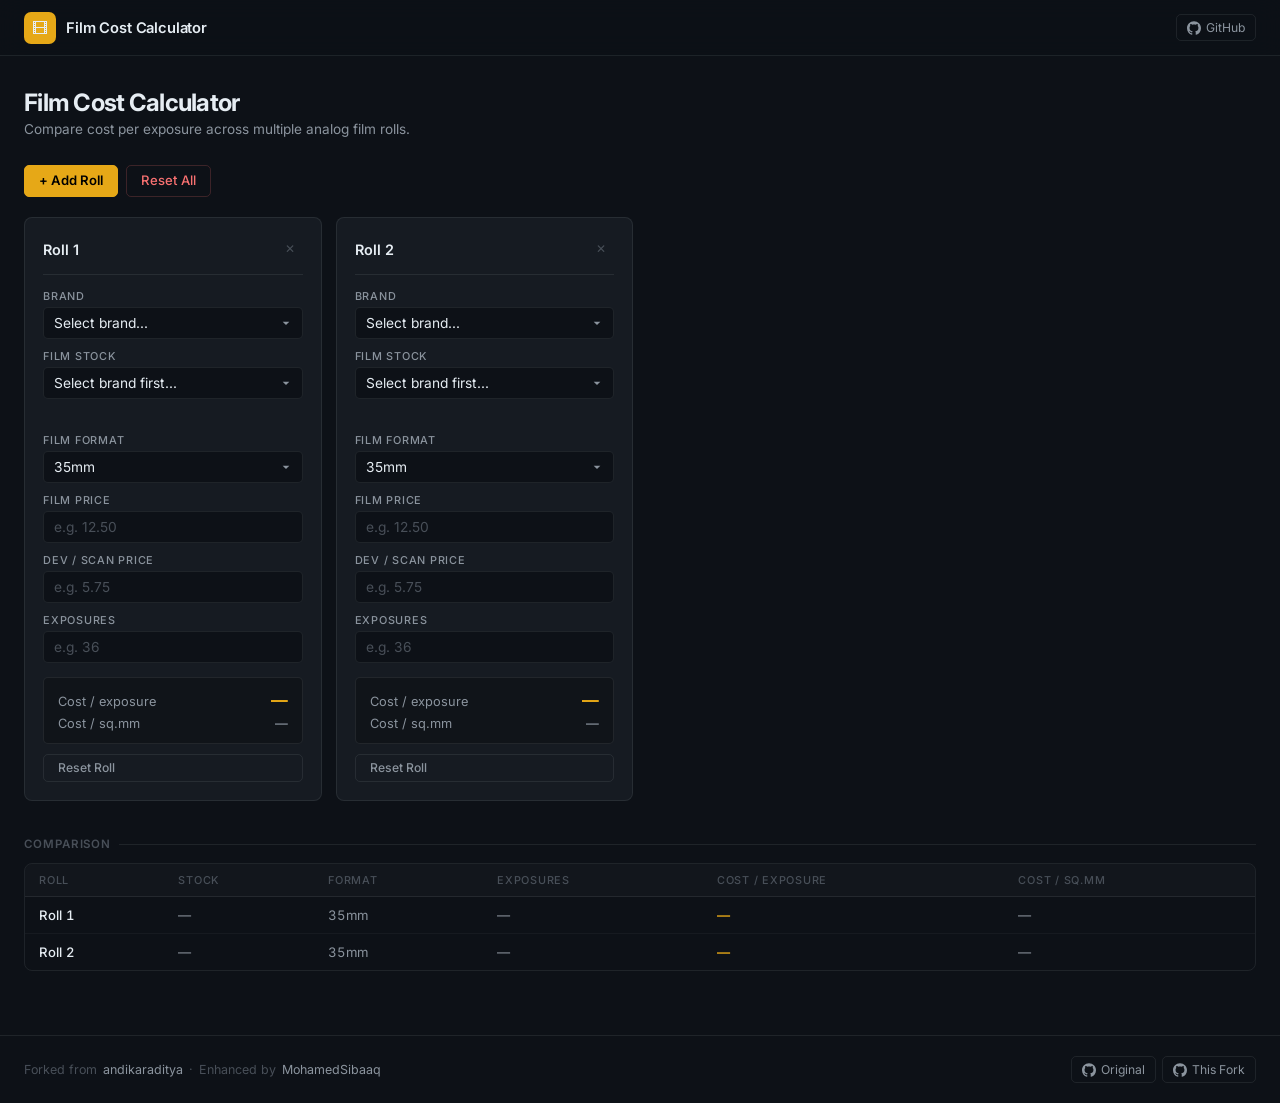
==== index.html @ 97231741 "Add Docker support and initial Flask application setup - Created a Dockerfile to containerize the Fl" ====
﻿<!DOCTYPE html>
<html lang="en">
<head>
  <meta charset="UTF-8" />
  <meta name="viewport" content="width=device-width, initial-scale=1.0" />
  <title>Film Cost Calculator</title>
  <style>
    @import url('https://fonts.googleapis.com/css2?family=Inter:ital,opsz,wght@0,14..32,300..700;1,14..32,300..400&display=swap');

    :root {
      --bg:           #0d1117;
      --bg-card:      #161b22;
      --bg-input:     #0d1117;
      --border:       rgba(240,246,252,0.08);
      --border-hover: rgba(240,246,252,0.18);
      --accent:       #e6a817;
      --accent-dim:   rgba(230,168,23,0.12);
      --accent-hover: #f5bc30;
      --teal:         #22d3ee;
      --green:        #4ade80;
      --green-dim:    rgba(74,222,128,0.12);
      --red:          #f87171;
      --text:         #e6edf3;
      --text-2:       #8b949e;
      --text-3:       #484f58;
      --radius:       8px;
      --radius-sm:    5px;
      --ease:         180ms ease;
    }

    *, *::before, *::after { box-sizing: border-box; margin: 0; padding: 0; }

    html { scroll-behavior: smooth; }

    body {
      font-family: 'Inter', system-ui, -apple-system, sans-serif;
      background: var(--bg);
      color: var(--text);
      min-height: 100vh;
      -webkit-font-smoothing: antialiased;
    }

    /* ── HEADER ─────────────────────────────────────────────── */
    .site-header {
      position: sticky;
      top: 0;
      z-index: 50;
      background: rgba(13,17,23,0.92);
      backdrop-filter: blur(12px);
      border-bottom: 1px solid var(--border);
      padding: 0 24px;
      height: 56px;
      display: flex;
      align-items: center;
      justify-content: space-between;
      gap: 16px;
    }

    .header-brand {
      display: flex;
      align-items: center;
      gap: 10px;
      text-decoration: none;
      color: inherit;
    }

    .header-icon {
      width: 32px;
      height: 32px;
      background: var(--accent);
      border-radius: 7px;
      display: grid;
      place-items: center;
      font-size: 16px;
      flex-shrink: 0;
    }

    .header-name {
      font-size: 0.92rem;
      font-weight: 600;
      letter-spacing: -0.01em;
    }

    .header-right { display: flex; align-items: center; gap: 8px; }

    /* ── BUTTONS ─────────────────────────────────────────────── */
    .btn {
      display: inline-flex;
      align-items: center;
      gap: 6px;
      padding: 6px 14px;
      font-size: 0.82rem;
      font-weight: 500;
      font-family: inherit;
      border-radius: var(--radius-sm);
      border: 1px solid var(--border);
      background: transparent;
      color: var(--text-2);
      cursor: pointer;
      transition: background var(--ease), border-color var(--ease), color var(--ease);
      white-space: nowrap;
      line-height: 1;
      height: 32px;
    }
    .btn:hover { background: rgba(255,255,255,0.05); color: var(--text); border-color: var(--border-hover); }

    .btn-primary {
      background: var(--accent);
      border-color: var(--accent);
      color: #000;
      font-weight: 600;
    }
    .btn-primary:hover { background: var(--accent-hover); border-color: var(--accent-hover); color: #000; }
    .btn-primary:disabled { opacity: 0.45; cursor: not-allowed; pointer-events: none; }

    .btn-ghost-danger { color: var(--red); border-color: rgba(248,113,113,0.2); }
    .btn-ghost-danger:hover { background: rgba(248,113,113,0.08); border-color: rgba(248,113,113,0.4); color: var(--red); }

    /* ── MAIN ────────────────────────────────────────────────── */
    .main {
      max-width: 1280px;
      margin: 0 auto;
      padding: 32px 24px 64px;
    }

    .page-heading { margin-bottom: 28px; }
    .page-title {
      font-size: 1.5rem;
      font-weight: 700;
      letter-spacing: -0.03em;
      margin-bottom: 4px;
    }
    .page-desc { font-size: 0.85rem; color: var(--text-2); }

    .toolbar {
      display: flex;
      align-items: center;
      gap: 8px;
      margin-bottom: 20px;
      flex-wrap: wrap;
    }
    .toolbar-spacer { flex: 1; }

    /* ── CARD GRID ───────────────────────────────────────────── */
    .cards-grid {
      display: grid;
      grid-template-columns: repeat(auto-fill, minmax(272px, 1fr));
      gap: 14px;
      margin-bottom: 36px;
    }

    /* ── FILM CARD ───────────────────────────────────────────── */
    .film-form {
      background: var(--bg-card);
      border: 1px solid var(--border);
      border-radius: var(--radius);
      padding: 18px;
      cursor: grab;
      transition: border-color var(--ease), box-shadow var(--ease);
      position: relative;
    }
    .film-form::after {
      content: '';
      position: absolute;
      inset: 0;
      border-radius: var(--radius);
      box-shadow: 0 0 0 0 transparent;
      transition: box-shadow var(--ease);
      pointer-events: none;
    }
    .film-form:hover { border-color: var(--border-hover); }
    .film-form:hover::after { box-shadow: 0 4px 20px rgba(0,0,0,0.35); }
    .film-form.dragging { opacity: 0.4; cursor: grabbing; transform: scale(0.97); }

    /* Card header */
    .card-header {
      display: flex;
      align-items: center;
      gap: 8px;
      margin-bottom: 14px;
      border-bottom: 1px solid var(--border);
      padding-bottom: 12px;
    }
    .film-title {
      flex: 1;
      min-width: 0;
      font-size: 0.9rem;
      font-weight: 600;
      background: transparent;
      border: none;
      color: var(--text);
      font-family: inherit;
      padding: 0;
    }
    .film-title:focus { outline: none; }

    .btn-icon {
      width: 26px;
      height: 26px;
      display: grid;
      place-items: center;
      border-radius: 5px;
      border: 1px solid transparent;
      background: transparent;
      color: var(--text-3);
      cursor: pointer;
      font-size: 12px;
      transition: background var(--ease), color var(--ease), border-color var(--ease);
      padding: 0;
      flex-shrink: 0;
    }
    .btn-icon:hover { background: rgba(255,255,255,0.06); color: var(--text-2); border-color: var(--border); }
    .btn-icon.btn-del:hover { background: rgba(248,113,113,0.1); color: var(--red); border-color: rgba(248,113,113,0.3); }

    /* Form fields */
    .field { margin-bottom: 10px; }
    .field-label {
      display: block;
      font-size: 0.68rem;
      font-weight: 500;
      color: var(--text-2);
      text-transform: uppercase;
      letter-spacing: 0.07em;
      margin-bottom: 4px;
    }
    .field-input {
      width: 100%;
      padding: 7px 10px;
      font-size: 0.86rem;
      font-family: inherit;
      background: var(--bg-input);
      border: 1px solid var(--border);
      border-radius: var(--radius-sm);
      color: var(--text);
      appearance: none;
      transition: border-color var(--ease), background var(--ease);
    }
    .field-input::placeholder { color: var(--text-3); }
    .field-input:focus { outline: none; border-color: var(--accent); background: rgba(230,168,23,0.03); }
    .field-input[type="number"] { -moz-appearance: textfield; }
    .field-input[type="number"]::-webkit-inner-spin-button,
    .field-input[type="number"]::-webkit-outer-spin-button { -webkit-appearance: none; }

    select.field-input {
      cursor: pointer;
      background-image: url("data:image/svg+xml;utf8,<svg fill='%238b949e' height='16' viewBox='0 0 24 24' width='16' xmlns='http://www.w3.org/2000/svg'><path d='M7 10l5 5 5-5z'/></svg>");
      background-repeat: no-repeat;
      background-position: right 8px center;
      padding-right: 28px;
    }
    select.field-input option { background: #1c2128; }

    /* Film type badge */
    .stock-meta { min-height: 20px; margin-top: 4px; }
    .stock-badge {
      display: inline-flex;
      align-items: center;
      gap: 3px;
      font-size: 0.67rem;
      font-weight: 500;
      padding: 2px 7px;
      border-radius: 100px;
      letter-spacing: 0.03em;
    }
    .badge-color { background: rgba(96,165,250,0.14); color: #60a5fa; }
    .badge-bw    { background: rgba(148,163,184,0.14); color: #94a3b8; }
    .badge-slide { background: rgba(167,139,250,0.14); color: #a78bfa; }

    /* Result panel */
    .result-panel {
      margin-top: 14px;
      padding: 12px 14px;
      background: rgba(0,0,0,0.25);
      border: 1px solid var(--border);
      border-radius: var(--radius-sm);
    }
    .result-row {
      display: flex;
      align-items: baseline;
      justify-content: space-between;
      font-size: 0.8rem;
    }
    .result-row + .result-row { margin-top: 6px; }
    .result-lbl { color: var(--text-2); }
    .result-val {
      font-weight: 700;
      font-size: 1.05rem;
      color: var(--accent);
      font-variant-numeric: tabular-nums;
      letter-spacing: -0.01em;
    }
    .result-val.small { font-size: 0.8rem; color: var(--text-2); font-weight: 500; }

    .btn-reset-roll { width: 100%; margin-top: 10px; font-size: 0.76rem; height: 28px; }

    /* ── COMPARISON ──────────────────────────────────────────── */
    .section-header {
      display: flex;
      align-items: center;
      gap: 8px;
      margin-bottom: 12px;
    }
    .section-title {
      font-size: 0.72rem;
      font-weight: 600;
      text-transform: uppercase;
      letter-spacing: 0.08em;
      color: var(--text-3);
    }
    .section-line { flex: 1; height: 1px; background: var(--border); }

    .comparison-wrap {
      overflow-x: auto;
      border: 1px solid var(--border);
      border-radius: var(--radius);
    }
    table.cmp {
      width: 100%;
      border-collapse: collapse;
      font-size: 0.82rem;
      white-space: nowrap;
    }
    .cmp th {
      padding: 9px 14px;
      font-size: 0.68rem;
      font-weight: 500;
      text-transform: uppercase;
      letter-spacing: 0.07em;
      color: var(--text-3);
      border-bottom: 1px solid var(--border);
      background: rgba(255,255,255,0.02);
      text-align: left;
    }
    .cmp td {
      padding: 10px 14px;
      border-bottom: 1px solid rgba(240,246,252,0.04);
      color: var(--text-2);
      font-variant-numeric: tabular-nums;
    }
    .cmp tbody tr:last-child td { border-bottom: none; }
    .cmp td.name { color: var(--text); font-weight: 500; }
    .cmp td.cost-val { color: var(--accent); font-weight: 600; }
    .cmp tr.row-best td { background: rgba(230,168,23,0.05); }
    .cmp tr.row-best td.cost-val { color: var(--green); }
    .badge-best {
      display: inline-block;
      font-size: 0.62rem;
      font-weight: 600;
      background: var(--green-dim);
      color: var(--green);
      padding: 1px 5px;
      border-radius: 3px;
      margin-left: 6px;
      vertical-align: middle;
    }

    /* ── FOOTER ──────────────────────────────────────────────── */
    .site-footer {
      border-top: 1px solid var(--border);
      padding: 20px 24px;
      display: flex;
      align-items: center;
      justify-content: space-between;
      flex-wrap: wrap;
      gap: 12px;
      font-size: 0.78rem;
      color: var(--text-3);
    }
    .footer-credits { display: flex; align-items: center; gap: 6px; flex-wrap: wrap; }
    .footer-credits a { color: var(--text-2); text-decoration: none; transition: color var(--ease); }
    .footer-credits a:hover { color: var(--accent); }
    .footer-credits .dot { color: var(--text-3); }
    .footer-links { display: flex; gap: 6px; }
    .gh-link {
      display: inline-flex;
      align-items: center;
      gap: 5px;
      padding: 5px 10px;
      border: 1px solid var(--border);
      border-radius: var(--radius-sm);
      color: var(--text-2);
      text-decoration: none;
      font-size: 0.76rem;
      transition: background var(--ease), border-color var(--ease), color var(--ease);
    }
    .gh-link:hover { background: rgba(255,255,255,0.05); border-color: var(--border-hover); color: var(--text); }
    .gh-icon { width: 14px; height: 14px; fill: currentColor; flex-shrink: 0; }

    /* ── LOADING ─────────────────────────────────────────────── */
    .loader {
      position: fixed;
      inset: 0;
      background: var(--bg);
      display: grid;
      place-items: center;
      z-index: 200;
      transition: opacity 0.25s;
    }
    .loader.out { opacity: 0; pointer-events: none; }
    .loader-ring {
      width: 28px;
      height: 28px;
      border: 2px solid var(--border);
      border-top-color: var(--accent);
      border-radius: 50%;
      animation: spin 0.65s linear infinite;
    }
    @keyframes spin { to { transform: rotate(360deg); } }

    /* ── RESPONSIVE ──────────────────────────────────────────── */
    @media (max-width: 600px) {
      .main { padding: 20px 14px 48px; }
      .cards-grid { grid-template-columns: 1fr; }
      .page-title { font-size: 1.25rem; }
      .site-footer { flex-direction: column; }
    }
  </style>
</head>
<body>

<div class="loader" id="loader"><div class="loader-ring"></div></div>

<!-- HEADER -->
<header class="site-header">
  <div class="header-brand">
    <div class="header-icon">🎞</div>
    <span class="header-name">Film Cost Calculator</span>
  </div>
  <div class="header-right">
    <a id="hdrGhLink" href="#" target="_blank" rel="noopener" class="gh-link">
      <svg class="gh-icon" viewBox="0 0 24 24"><path d="M12 .297c-6.63 0-12 5.373-12 12 0 5.303 3.438 9.8 8.205 11.385.6.113.82-.258.82-.577 0-.285-.01-1.04-.015-2.04-3.338.724-4.042-1.61-4.042-1.61C4.422 18.07 3.633 17.7 3.633 17.7c-1.087-.744.084-.729.084-.729 1.205.084 1.838 1.236 1.838 1.236 1.07 1.835 2.809 1.305 3.495.998.108-.776.417-1.305.76-1.605-2.665-.3-5.466-1.332-5.466-5.93 0-1.31.465-2.38 1.235-3.22-.135-.303-.54-1.523.105-3.176 0 0 1.005-.322 3.3 1.23.96-.267 1.98-.399 3-.405 1.02.006 2.04.138 3 .405 2.28-1.552 3.285-1.23 3.285-1.23.645 1.653.24 2.873.12 3.176.765.84 1.23 1.91 1.23 3.22 0 4.61-2.805 5.625-5.475 5.92.42.36.81 1.096.81 2.22 0 1.606-.015 2.896-.015 3.286 0 .315.21.69.825.57C20.565 22.092 24 17.592 24 12.297c0-6.627-5.373-12-12-12"/></svg>
      GitHub
    </a>
  </div>
</header>

<!-- MAIN -->
<main class="main">
  <div class="page-heading">
    <h1 class="page-title">Film Roll Cost Calculator</h1>
    <p class="page-desc">Compare cost per exposure across multiple analog film rolls.</p>
  </div>

  <div class="toolbar">
    <button class="btn btn-primary" id="addRollBtn">+ Add Roll</button>
    <button class="btn btn-ghost-danger" id="resetAllBtn">Reset All</button>
    <div class="toolbar-spacer"></div>
  </div>

  <div class="cards-grid" id="container"></div>

  <div id="comparisonSection" style="display:none">
    <div class="section-header">
      <span class="section-title">Comparison</span>
      <div class="section-line"></div>
    </div>
    <div class="comparison-wrap">
      <table class="cmp">
        <thead>
          <tr>
            <th>Roll</th>
            <th>Stock</th>
            <th>Format</th>
            <th>Exposures</th>
            <th>Cost / Exposure</th>
            <th>Cost / sq.mm</th>
          </tr>
        </thead>
        <tbody id="cmpBody"></tbody>
      </table>
    </div>
  </div>
</main>

<!-- FOOTER -->
<footer class="site-footer">
  <div class="footer-credits">
    <span>Forked from</span>
    <a id="origLink" href="#" target="_blank" rel="noopener">andikaraditya</a>
    <span class="dot">·</span>
    <span>Enhanced by</span>
    <a id="forkLink" href="#" target="_blank" rel="noopener">MohamedSibaaq</a>
  </div>
  <div class="footer-links">
    <a id="origRepoLink" href="#" target="_blank" rel="noopener" class="gh-link">
      <svg class="gh-icon" viewBox="0 0 24 24"><path d="M12 .297c-6.63 0-12 5.373-12 12 0 5.303 3.438 9.8 8.205 11.385.6.113.82-.258.82-.577 0-.285-.01-1.04-.015-2.04-3.338.724-4.042-1.61-4.042-1.61C4.422 18.07 3.633 17.7 3.633 17.7c-1.087-.744.084-.729.084-.729 1.205.084 1.838 1.236 1.838 1.236 1.07 1.835 2.809 1.305 3.495.998.108-.776.417-1.305.76-1.605-2.665-.3-5.466-1.332-5.466-5.93 0-1.31.465-2.38 1.235-3.22-.135-.303-.54-1.523.105-3.176 0 0 1.005-.322 3.3 1.23.96-.267 1.98-.399 3-.405 1.02.006 2.04.138 3 .405 2.28-1.552 3.285-1.23 3.285-1.23.645 1.653.24 2.873.12 3.176.765.84 1.23 1.91 1.23 3.22 0 4.61-2.805 5.625-5.475 5.92.42.36.81 1.096.81 2.22 0 1.606-.015 2.896-.015 3.286 0 .315.21.69.825.57C20.565 22.092 24 17.592 24 12.297c0-6.627-5.373-12-12-12"/></svg>
      Original
    </a>
    <a id="forkRepoLink" href="#" target="_blank" rel="noopener" class="gh-link">
      <svg class="gh-icon" viewBox="0 0 24 24"><path d="M12 .297c-6.63 0-12 5.373-12 12 0 5.303 3.438 9.8 8.205 11.385.6.113.82-.258.82-.577 0-.285-.01-1.04-.015-2.04-3.338.724-4.042-1.61-4.042-1.61C4.422 18.07 3.633 17.7 3.633 17.7c-1.087-.744.084-.729.084-.729 1.205.084 1.838 1.236 1.838 1.236 1.07 1.835 2.809 1.305 3.495.998.108-.776.417-1.305.76-1.605-2.665-.3-5.466-1.332-5.466-5.93 0-1.31.465-2.38 1.235-3.22-.135-.303-.54-1.523.105-3.176 0 0 1.005-.322 3.3 1.23.96-.267 1.98-.399 3-.405 1.02.006 2.04.138 3 .405 2.28-1.552 3.285-1.23 3.285-1.23.645 1.653.24 2.873.12 3.176.765.84 1.23 1.91 1.23 3.22 0 4.61-2.805 5.625-5.475 5.92.42.36.81 1.096.81 2.22 0 1.606-.015 2.896-.015 3.286 0 .315.21.69.825.57C20.565 22.092 24 17.592 24 12.297c0-6.627-5.373-12-12-12"/></svg>
      This Fork
    </a>
  </div>
</footer>

<script>
// ── State ────────────────────────────────────────────────────────────────────
const STORAGE_KEY = 'filmCalc_v3';
let cfg = null;
let debouncer = null;

const FALLBACK = {
  site: {
    title: 'Film Cost Calculator',
    original_author: 'andikaraditya',
    original_repo: 'https://github.com/andikaraditya/film-calculator',
    fork_author: 'MohamedSibaaq',
    fork_repo: 'https://github.com/MohamedSibaaq/film-calculator',
  },
  app: { max_rolls: 10, default_rolls: 2 },
  film_formats: [
    { label: '35mm',              value: '35mm',      area_sqmm: 864    },
    { label: '35mm (Half-Frame)', value: '35mm_half', area_sqmm: 432    },
    { label: '120 - 6x4.5',      value: '120_645',   area_sqmm: 2700   },
    { label: '120 - 6x6',        value: '120_66',    area_sqmm: 3600   },
    { label: '120 - 6x7',        value: '120_67',    area_sqmm: 4200   },
    { label: '120 - 6x8',        value: '120_68',    area_sqmm: 4800   },
    { label: '120 - 6x9',        value: '120_69',    area_sqmm: 5400   },
    { label: '4x5 in',           value: '4x5',       area_sqmm: 121920 },
    { label: '8x10 in',          value: '8x10',      area_sqmm: 491520 },
  ],
  film_brands: [],
};

// ── Config load ───────────────────────────────────────────────────────────────
async function loadCfg() {
  try {
    const r = await fetch('/api/config');
    if (!r.ok) throw new Error(r.status);
    cfg = await r.json();
  } catch (e) {
    console.warn('/api/config unavailable, using fallback.', e);
    cfg = FALLBACK;
  }
}

// ── Helpers ───────────────────────────────────────────────────────────────────
function esc(s) {
  return String(s)
    .replace(/&/g,'&amp;').replace(/</g,'&lt;')
    .replace(/>/g,'&gt;').replace(/"/g,'&quot;');
}
function parseNum(v) { return parseFloat(String(v).replace(/,/g,'')) || 0; }
function fmt2(n)     { return n.toLocaleString(undefined,{minimumFractionDigits:2,maximumFractionDigits:2}); }
function debounceSave() {
  clearTimeout(debouncer);
  debouncer = setTimeout(saveAll, 350);
}
function getArea(val) {
  return (cfg.film_formats.find(f => f.value === val) || {}).area_sqmm || 864;
}
function getFormatLabel(val) {
  return (cfg.film_formats.find(f => f.value === val) || {}).label || val;
}

// ── Build option HTML ─────────────────────────────────────────────────────────
function fmtOptions(sel) {
  return cfg.film_formats.map(f =>
    `<option value="${esc(f.value)}"${f.value===sel?' selected':''}>${esc(f.label)}</option>`
  ).join('');
}
function brandOptions(sel) {
  const opts = (cfg.film_brands||[]).map(b =>
    `<option value="${esc(b.brand)}"${b.brand===sel?' selected':''}>${esc(b.brand)}</option>`
  ).join('');
  return `<option value="">Select brand...</option>${opts}`;
}
function stockOptions(brand, sel) {
  const b = (cfg.film_brands||[]).find(x => x.brand === brand);
  if (!b) return '<option value="">Select brand first...</option>';
  const opts = b.films.map(f =>
    `<option value="${esc(f.name)}" data-iso="${f.iso}" data-type="${esc(f.type)}"${f.name===sel?' selected':''}>${esc(f.name)} (ISO ${f.iso})</option>`
  ).join('');
  return `<option value="">Select stock...</option>${opts}`;
}

// ── Badge ────────────────────────────────────────────────────────────────────
function updateBadge(form) {
  const sel   = form.querySelector('.film-stock');
  const el    = form.querySelector('.stock-meta');
  const opt   = sel.options[sel.selectedIndex];
  const type  = opt && opt.dataset.type;
  const iso   = opt && opt.dataset.iso;
  if (!type || !iso || !opt.value) { el.innerHTML=''; return; }
  const cls   = {color:'badge-color',bw:'badge-bw',slide:'badge-slide'}[type]||'badge-bw';
  const lbl   = {color:'Color',bw:'B&W',slide:'Slide'}[type]||type;
  el.innerHTML = `<span class="stock-badge ${cls}">${lbl} · ISO ${esc(iso)}</span>`;
}

// ── Calculate ─────────────────────────────────────────────────────────────────
function calcForm(form) {
  const film = parseNum(form.querySelector('.film-price').value);
  const dev  = parseNum(form.querySelector('.dev-price').value);
  const exp  = parseInt(form.querySelector('.exposures').value)||0;
  const fmt  = form.querySelector('.film-format').value;
  const total = film + dev;
  const perExp  = exp>0 ? total/exp : null;
  const perSqmm = exp>0 ? total/(exp*getArea(fmt)) : null;
  form.querySelector('.cost').textContent       = perExp   != null ? `$${fmt2(perExp)}`     : '—';
  form.querySelector('.cost-sqmm').textContent  = perSqmm  != null ? `$${perSqmm.toFixed(6)}` : '—';
}

// ── Create card ───────────────────────────────────────────────────────────────
function getCurrentCount() { return document.querySelectorAll('.film-form').length; }

function createCard(idx, data={}) {
  const div = document.createElement('div');
  div.className = 'film-form';
  div.dataset.roll = idx;
  div.draggable = true;

  const showDel = getCurrentCount() > 0; // will be gated by updateDelBtns after

  div.innerHTML = `
    <div class="card-header">
      <input type="text" class="film-title" value="${esc(data.title||`Roll ${idx+1}`)}">
      <div class="card-actions">
        ${showDel?'<button type="button" class="btn-icon btn-del" title="Delete roll">✕</button>':''}
      </div>
    </div>
    <div class="field">
      <label class="field-label">Brand</label>
      <select class="field-input film-brand">${brandOptions(data.brand||'')}</select>
    </div>
    <div class="field">
      <label class="field-label">Film Stock</label>
      <select class="field-input film-stock">${stockOptions(data.brand||'',data.stock||'')}</select>
      <div class="stock-meta"></div>
    </div>
    <div class="field">
      <label class="field-label">Film Format</label>
      <select class="field-input film-format">${fmtOptions(data.format||cfg.film_formats[0].value)}</select>
    </div>
    <div class="field">
      <label class="field-label">Film Price</label>
      <input type="text" class="field-input film-price" placeholder="e.g. 12.50" value="${esc(data.film||'')}">
    </div>
    <div class="field">
      <label class="field-label">Dev / Scan Price</label>
      <input type="text" class="field-input dev-price" placeholder="e.g. 5.75" value="${esc(data.dev||'')}">
    </div>
    <div class="field">
      <label class="field-label">Exposures</label>
      <input type="number" class="field-input exposures" placeholder="e.g. 36" min="1" value="${esc(data.exposures||'')}">
    </div>
    <div class="result-panel">
      <div class="result-row">
        <span class="result-lbl">Cost / exposure</span>
        <span class="result-val cost">—</span>
      </div>
      <div class="result-row">
        <span class="result-lbl">Cost / sq.mm</span>
        <span class="result-val small cost-sqmm">—</span>
      </div>
    </div>
    <button type="button" class="btn btn-reset-roll">Reset Roll</button>
  `;

  // Brand → stock cascade
  const brandSel = div.querySelector('.film-brand');
  const stockSel = div.querySelector('.film-stock');
  brandSel.addEventListener('change', () => {
    stockSel.innerHTML = stockOptions(brandSel.value, '');
    updateBadge(div); calcForm(div); debounceSave(); updateComparison();
  });
  stockSel.addEventListener('change', () => { updateBadge(div); calcForm(div); debounceSave(); updateComparison(); });

  updateBadge(div);

  // Other inputs
  const recalc = () => { calcForm(div); debounceSave(); updateComparison(); };
  div.querySelector('.film-format').addEventListener('change', recalc);
  div.querySelector('.exposures').addEventListener('input', recalc);
  ['.film-price','.dev-price'].forEach(sel => {
    const inp = div.querySelector(sel);
    inp.addEventListener('input', recalc);
    inp.addEventListener('blur', () => {
      const n = parseNum(inp.value);
      if (inp.value && !isNaN(n)) inp.value = fmt2(n);
      recalc();
    });
  });
  div.querySelector('.film-title').addEventListener('input', () => { debounceSave(); updateComparison(); });

  // Delete
  const delBtn = div.querySelector('.btn-del');
  if (delBtn) wireDelBtn(div, delBtn);

  // Reset roll
  div.querySelector('.btn-reset-roll').addEventListener('click', () => {
    const rollIdx = div.dataset.roll;
    if (!confirm(`Reset Roll ${+rollIdx+1}?`)) return;
    div.querySelector('.film-title').value = `Roll ${+rollIdx+1}`;
    div.querySelector('.film-price').value = '';
    div.querySelector('.dev-price').value  = '';
    div.querySelector('.exposures').value  = '';
    div.querySelector('.film-brand').value = '';
    stockSel.innerHTML = stockOptions('', '');
    div.querySelector('.stock-meta').innerHTML = '';
    div.querySelector('.film-format').value = cfg.film_formats[0].value;
    calcForm(div); saveAll(); updateComparison();
  });

  calcForm(div);
  return div;
}

function wireDelBtn(form, btn) {
  btn.addEventListener('click', () => {
    const t = form.querySelector('.film-title').value;
    if (!confirm(`Delete "${t}"?`)) return;
    form.remove();
    updateAddBtn(); updateDelBtns(); renumber(); saveAll(); initDrag(); updateComparison();
  });
}

// ── Delete btn visibility ─────────────────────────────────────────────────────
function updateDelBtns() {
  const forms = [...document.querySelectorAll('.film-form')];
  forms.forEach(f => {
    let btn = f.querySelector('.btn-del');
    const actions = f.querySelector('.card-actions');
    if (forms.length > 1 && !btn) {
      btn = document.createElement('button');
      btn.type = 'button'; btn.className = 'btn-icon btn-del'; btn.title = 'Delete roll'; btn.textContent = '✕';
      actions.appendChild(btn);
      wireDelBtn(f, btn);
    } else if (forms.length <= 1 && btn) {
      btn.remove();
    }
  });
}

function updateAddBtn() {
  const btn = document.getElementById('addRollBtn');
  const n = getCurrentCount(), max = cfg.app.max_rolls;
  btn.disabled = n >= max;
  btn.textContent = n >= max ? 'Max Rolls Reached' : '+ Add Roll';
}

function renumber() {
  document.querySelectorAll('.film-form').forEach((f,i) => {
    f.dataset.roll = i;
    const t = f.querySelector('.film-title');
    if (/^Roll \d+$/.test(t.value)) t.value = `Roll ${i+1}`;
  });
}

// ── Comparison table ──────────────────────────────────────────────────────────
function updateComparison() {
  const forms = [...document.querySelectorAll('.film-form')];
  const sec = document.getElementById('comparisonSection');
  if (forms.length < 2) { sec.style.display = 'none'; return; }
  sec.style.display = 'block';

  const rows = forms.map(f => {
    const film = parseNum(f.querySelector('.film-price').value);
    const dev  = parseNum(f.querySelector('.dev-price').value);
    const exp  = parseInt(f.querySelector('.exposures').value)||0;
    const fmt  = f.querySelector('.film-format').value;
    const area = getArea(fmt);
    const total = film + dev;
    return {
      title:  f.querySelector('.film-title').value,
      stock:  f.querySelector('.film-stock').value || '—',
      fmt:    getFormatLabel(fmt),
      exp,
      perExp:  exp>0 ? total/exp : null,
      perSqmm: exp>0 ? total/(exp*area) : null,
    };
  });

  const valid = rows.filter(r => r.perExp != null).map(r => r.perExp);
  const min   = valid.length ? Math.min(...valid) : null;

  document.getElementById('cmpBody').innerHTML = rows.map(r => {
    const best = r.perExp != null && r.perExp === min && valid.length > 1;
    return `<tr class="${best?'row-best':''}">
      <td class="name">${esc(r.title)}${best?'<span class="badge-best">Best</span>':''}</td>
      <td>${esc(r.stock)}</td>
      <td>${esc(r.fmt)}</td>
      <td>${r.exp||'—'}</td>
      <td class="cost-val">${r.perExp!=null?'$'+fmt2(r.perExp):'—'}</td>
      <td>${r.perSqmm!=null?'$'+r.perSqmm.toFixed(6):'—'}</td>
    </tr>`;
  }).join('');
}

// ── Storage ───────────────────────────────────────────────────────────────────
function saveAll() {
  const data = [...document.querySelectorAll('.film-form')].map(f => ({
    title:     f.querySelector('.film-title').value,
    film:      f.querySelector('.film-price').value,
    dev:       f.querySelector('.dev-price').value,
    exposures: f.querySelector('.exposures').value,
    format:    f.querySelector('.film-format').value,
    brand:     f.querySelector('.film-brand').value,
    stock:     f.querySelector('.film-stock').value,
  }));
  localStorage.setItem(STORAGE_KEY, JSON.stringify(data));
}

function loadFromStorage() {
  const raw = localStorage.getItem(STORAGE_KEY);
  if (!raw) return false;
  try {
    const data = JSON.parse(raw);
    const container = document.getElementById('container');
    container.innerHTML = '';
    const n = Math.min(data.length, cfg.app.max_rolls);
    for (let i=0; i<n; i++) container.appendChild(createCard(i, data[i]));
    return true;
  } catch { return false; }
}

// ── Drag and drop ─────────────────────────────────────────────────────────────
function initDrag() {
  const container = document.getElementById('container');
  let dragged = null;
  container.querySelectorAll('.film-form').forEach(f => {
    if (f._drag) return;
    f._drag = true;
    f.addEventListener('dragstart', e => { dragged=f; f.classList.add('dragging'); e.dataTransfer.effectAllowed='move'; });
    f.addEventListener('dragend', () => { dragged=null; container.querySelectorAll('.film-form').forEach(x=>x.classList.remove('dragging')); saveAll(); updateComparison(); });
    f.addEventListener('dragover', e => {
      e.preventDefault();
      const t = e.target.closest('.film-form');
      if (!t||t===dragged) return;
      const after = e.clientY - t.getBoundingClientRect().top > t.getBoundingClientRect().height/2;
      container.insertBefore(dragged, after ? t.nextSibling : t);
    });
  });
}

// ── Boot ──────────────────────────────────────────────────────────────────────
async function boot() {
  await loadCfg();

  // Apply site metadata
  const site = cfg.site || {};
  document.title = site.title || 'Film Cost Calculator';
  document.querySelector('.page-title').textContent = site.title || 'Film Roll Cost Calculator';

  const set = (id, href, txt) => {
    const el = document.getElementById(id);
    if (el) { if (href) el.href = href; if (txt) el.textContent = txt; }
  };
  set('hdrGhLink',   site.fork_repo, null);
  set('origLink',    `https://github.com/${site.original_author||'andikaraditya'}`, site.original_author||'andikaraditya');
  set('forkLink',    `https://github.com/${site.fork_author||'MohamedSibaaq'}`, site.fork_author||'MohamedSibaaq');
  set('origRepoLink', site.original_repo, null);
  set('forkRepoLink', site.fork_repo, null);

  const container = document.getElementById('container');
  if (!loadFromStorage()) {
    const n = cfg.app.default_rolls || 2;
    for (let i=0; i<n; i++) container.appendChild(createCard(i));
  }

  updateAddBtn(); updateDelBtns(); initDrag(); updateComparison();

  document.getElementById('addRollBtn').addEventListener('click', () => {
    const n = getCurrentCount();
    if (n >= cfg.app.max_rolls) return;
    container.appendChild(createCard(n));
    updateAddBtn(); updateDelBtns(); initDrag(); saveAll(); updateComparison();
  });

  document.getElementById('resetAllBtn').addEventListener('click', () => {
    if (!confirm('Reset all rolls and clear saved data?')) return;
    localStorage.removeItem(STORAGE_KEY);
    container.innerHTML = '';
    const n = cfg.app.default_rolls || 2;
    for (let i=0; i<n; i++) container.appendChild(createCard(i));
    updateAddBtn(); updateDelBtns(); initDrag(); updateComparison();
  });

  // Hide loader
  const ldr = document.getElementById('loader');
  ldr.classList.add('out');
  setTimeout(() => ldr.remove(), 300);
}

boot();
</script>
</body>
</html>
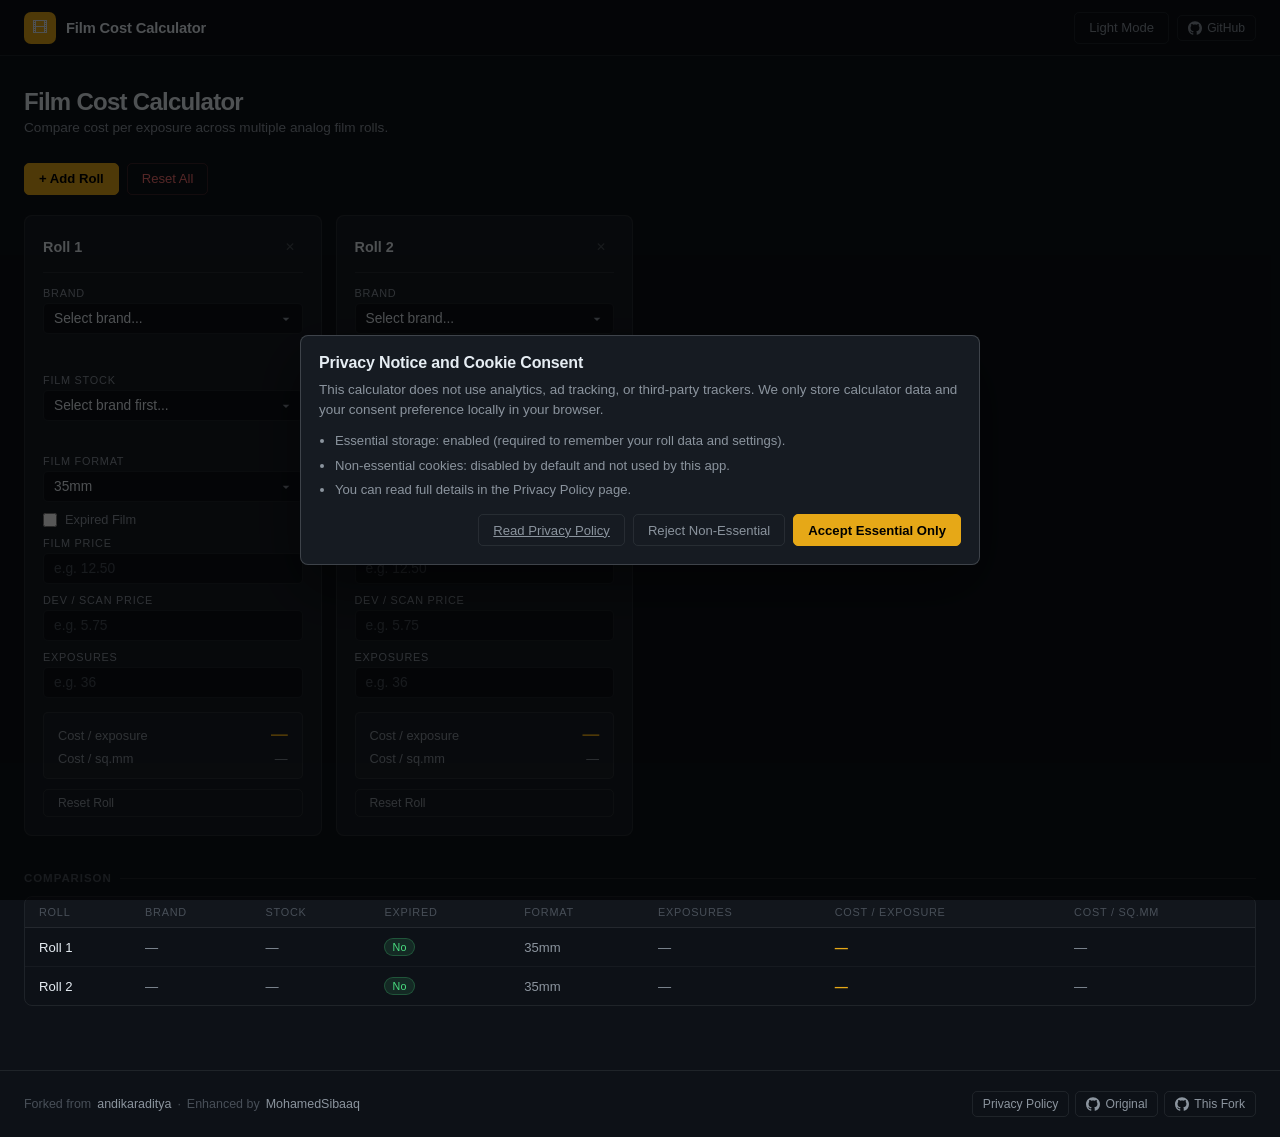
==== commit 3145483a: "Add privacy policy page and consent management features" ====
--- a/index.html
+++ b/index.html
@@ -5,12 +5,12 @@
   <meta name="viewport" content="width=device-width, initial-scale=1.0" />
   <title>Film Cost Calculator</title>
   <style>
-    @import url('https://fonts.googleapis.com/css2?family=Inter:ital,opsz,wght@0,14..32,300..700;1,14..32,300..400&display=swap');
-
     :root {
       --bg:           #0d1117;
       --bg-card:      #161b22;
       --bg-input:     #0d1117;
+      --bg-subtle:    rgba(255,255,255,0.02);
+      --header-bg:    rgba(13,17,23,0.92);
       --border:       rgba(240,246,252,0.08);
       --border-hover: rgba(240,246,252,0.18);
       --accent:       #e6a817;
@@ -28,12 +28,32 @@
       --ease:         180ms ease;
     }
 
+    [data-theme="light"] {
+      --bg:           #f7f8fb;
+      --bg-card:      #ffffff;
+      --bg-input:     #ffffff;
+      --bg-subtle:    rgba(15,23,42,0.04);
+      --header-bg:    rgba(247,248,251,0.92);
+      --border:       rgba(15,23,42,0.12);
+      --border-hover: rgba(15,23,42,0.24);
+      --accent:       #b77900;
+      --accent-dim:   rgba(183,121,0,0.10);
+      --accent-hover: #8f5f00;
+      --teal:         #0f766e;
+      --green:        #15803d;
+      --green-dim:    rgba(21,128,61,0.10);
+      --red:          #b91c1c;
+      --text:         #0f172a;
+      --text-2:       #475569;
+      --text-3:       #64748b;
+    }
+
     *, *::before, *::after { box-sizing: border-box; margin: 0; padding: 0; }
 
     html { scroll-behavior: smooth; }
 
     body {
-      font-family: 'Inter', system-ui, -apple-system, sans-serif;
+      font-family: 'Segoe UI', 'Helvetica Neue', Arial, 'Noto Sans', sans-serif;
       background: var(--bg);
       color: var(--text);
       min-height: 100vh;
@@ -45,7 +65,7 @@
       position: sticky;
       top: 0;
       z-index: 50;
-      background: rgba(13,17,23,0.92);
+      background: var(--header-bg);
       backdrop-filter: blur(12px);
       border-bottom: 1px solid var(--border);
       padding: 0 24px;
@@ -102,7 +122,7 @@
       line-height: 1;
       height: 32px;
     }
-    .btn:hover { background: rgba(255,255,255,0.05); color: var(--text); border-color: var(--border-hover); }
+    .btn:hover { background: var(--bg-subtle); color: var(--text); border-color: var(--border-hover); }
 
     .btn-primary {
       background: var(--accent);
@@ -209,7 +229,7 @@
       padding: 0;
       flex-shrink: 0;
     }
-    .btn-icon:hover { background: rgba(255,255,255,0.06); color: var(--text-2); border-color: var(--border); }
+    .btn-icon:hover { background: var(--bg-subtle); color: var(--text-2); border-color: var(--border); }
     .btn-icon.btn-del:hover { background: rgba(248,113,113,0.1); color: var(--red); border-color: rgba(248,113,113,0.3); }
 
     /* Form fields */
@@ -248,7 +268,7 @@
       background-position: right 8px center;
       padding-right: 28px;
     }
-    select.field-input option { background: #1c2128; }
+    select.field-input option { background: var(--bg-card); color: var(--text); }
 
     /* Film type badge */
     .stock-meta { min-height: 20px; margin-top: 4px; }
@@ -265,12 +285,74 @@
     .badge-color { background: rgba(96,165,250,0.14); color: #60a5fa; }
     .badge-bw    { background: rgba(148,163,184,0.14); color: #94a3b8; }
     .badge-slide { background: rgba(167,139,250,0.14); color: #a78bfa; }
+    .brand-meta { min-height: 24px; margin-top: 6px; }
+    .brand-chip {
+      display: inline-flex;
+      align-items: center;
+      gap: 7px;
+      padding: 3px 8px;
+      border: 1px solid var(--border);
+      border-radius: 999px;
+      background: var(--bg-subtle);
+      font-size: 0.72rem;
+      color: var(--text-2);
+    }
+    .brand-logo {
+      width: 16px;
+      height: 16px;
+      border-radius: 50%;
+      object-fit: cover;
+      background: #fff;
+      border: 1px solid var(--border);
+      flex-shrink: 0;
+    }
+    .brand-fallback {
+      width: 16px;
+      height: 16px;
+      border-radius: 50%;
+      display: inline-grid;
+      place-items: center;
+      background: var(--accent-dim);
+      color: var(--accent);
+      font-weight: 700;
+      font-size: 0.58rem;
+      border: 1px solid var(--border);
+      flex-shrink: 0;
+    }
+    .badge-expired {
+      background: rgba(248,113,113,0.14);
+      color: var(--red);
+      border: 1px solid rgba(248,113,113,0.28);
+    }
+    .badge-fresh {
+      background: rgba(74,222,128,0.12);
+      color: var(--green);
+      border: 1px solid rgba(74,222,128,0.24);
+    }
+
+    .toggle-field {
+      display: flex;
+      align-items: center;
+      gap: 8px;
+      margin-top: 4px;
+    }
+    .toggle-field input[type="checkbox"] {
+      width: 14px;
+      height: 14px;
+      accent-color: var(--accent);
+    }
+    .toggle-label {
+      font-size: 0.8rem;
+      color: var(--text-2);
+      user-select: none;
+      cursor: pointer;
+    }
 
     /* Result panel */
     .result-panel {
       margin-top: 14px;
       padding: 12px 14px;
-      background: rgba(0,0,0,0.25);
+      background: var(--bg-subtle);
       border: 1px solid var(--border);
       border-radius: var(--radius-sm);
     }
@@ -328,7 +410,7 @@
       letter-spacing: 0.07em;
       color: var(--text-3);
       border-bottom: 1px solid var(--border);
-      background: rgba(255,255,255,0.02);
+      background: var(--bg-subtle);
       text-align: left;
     }
     .cmp td {
@@ -342,6 +424,33 @@
     .cmp td.cost-val { color: var(--accent); font-weight: 600; }
     .cmp tr.row-best td { background: rgba(230,168,23,0.05); }
     .cmp tr.row-best td.cost-val { color: var(--green); }
+    .brand-inline {
+      display: inline-flex;
+      align-items: center;
+      gap: 6px;
+    }
+    .brand-logo-table {
+      width: 16px;
+      height: 16px;
+      border-radius: 50%;
+      object-fit: cover;
+      background: #fff;
+      border: 1px solid var(--border);
+      flex-shrink: 0;
+    }
+    .brand-fallback-table {
+      width: 16px;
+      height: 16px;
+      border-radius: 50%;
+      display: inline-grid;
+      place-items: center;
+      background: var(--accent-dim);
+      color: var(--accent);
+      font-weight: 700;
+      font-size: 0.58rem;
+      border: 1px solid var(--border);
+      flex-shrink: 0;
+    }
     .badge-best {
       display: inline-block;
       font-size: 0.62rem;
@@ -383,8 +492,56 @@
       font-size: 0.76rem;
       transition: background var(--ease), border-color var(--ease), color var(--ease);
     }
-    .gh-link:hover { background: rgba(255,255,255,0.05); border-color: var(--border-hover); color: var(--text); }
+    .gh-link:hover { background: var(--bg-subtle); border-color: var(--border-hover); color: var(--text); }
     .gh-icon { width: 14px; height: 14px; fill: currentColor; flex-shrink: 0; }
+
+    /* ── PRIVACY MODAL ──────────────────────────────────────── */
+    .privacy-modal {
+      position: fixed;
+      inset: 0;
+      display: none;
+      align-items: center;
+      justify-content: center;
+      background: rgba(0,0,0,0.66);
+      z-index: 250;
+      padding: 16px;
+    }
+    .privacy-modal.show { display: flex; }
+    .privacy-panel {
+      width: min(680px, 100%);
+      background: var(--bg-card);
+      border: 1px solid var(--border-hover);
+      border-radius: var(--radius);
+      padding: 18px;
+      box-shadow: 0 24px 60px rgba(0,0,0,0.45);
+    }
+    .privacy-title {
+      font-size: 1rem;
+      font-weight: 700;
+      margin-bottom: 8px;
+      letter-spacing: -0.01em;
+    }
+    .privacy-copy {
+      font-size: 0.84rem;
+      color: var(--text-2);
+      line-height: 1.55;
+      margin-bottom: 10px;
+    }
+    .privacy-list {
+      margin: 8px 0 14px;
+      padding-left: 16px;
+      color: var(--text-2);
+      font-size: 0.82rem;
+      line-height: 1.55;
+    }
+    .privacy-list li + li { margin-top: 4px; }
+    .privacy-actions {
+      display: flex;
+      align-items: center;
+      justify-content: flex-end;
+      gap: 8px;
+      flex-wrap: wrap;
+    }
 
     /* ── LOADING ─────────────────────────────────────────────── */
     .loader {
@@ -427,6 +584,7 @@
     <span class="header-name">Film Cost Calculator</span>
   </div>
   <div class="header-right">
+    <button type="button" id="themeToggleBtn" class="btn" aria-label="Toggle theme">Light Mode</button>
     <a id="hdrGhLink" href="#" target="_blank" rel="noopener" class="gh-link">
       <svg class="gh-icon" viewBox="0 0 24 24"><path d="M12 .297c-6.63 0-12 5.373-12 12 0 5.303 3.438 9.8 8.205 11.385.6.113.82-.258.82-.577 0-.285-.01-1.04-.015-2.04-3.338.724-4.042-1.61-4.042-1.61C4.422 18.07 3.633 17.7 3.633 17.7c-1.087-.744.084-.729.084-.729 1.205.084 1.838 1.236 1.838 1.236 1.07 1.835 2.809 1.305 3.495.998.108-.776.417-1.305.76-1.605-2.665-.3-5.466-1.332-5.466-5.93 0-1.31.465-2.38 1.235-3.22-.135-.303-.54-1.523.105-3.176 0 0 1.005-.322 3.3 1.23.96-.267 1.98-.399 3-.405 1.02.006 2.04.138 3 .405 2.28-1.552 3.285-1.23 3.285-1.23.645 1.653.24 2.873.12 3.176.765.84 1.23 1.91 1.23 3.22 0 4.61-2.805 5.625-5.475 5.92.42.36.81 1.096.81 2.22 0 1.606-.015 2.896-.015 3.286 0 .315.21.69.825.57C20.565 22.092 24 17.592 24 12.297c0-6.627-5.373-12-12-12"/></svg>
       GitHub
@@ -459,7 +617,9 @@
         <thead>
           <tr>
             <th>Roll</th>
+            <th>Brand</th>
             <th>Stock</th>
+            <th>Expired</th>
             <th>Format</th>
             <th>Exposures</th>
             <th>Cost / Exposure</th>
@@ -482,6 +642,7 @@
     <a id="forkLink" href="#" target="_blank" rel="noopener">MohamedSibaaq</a>
   </div>
   <div class="footer-links">
+    <a href="privacy.html" class="gh-link">Privacy Policy</a>
     <a id="origRepoLink" href="#" target="_blank" rel="noopener" class="gh-link">
       <svg class="gh-icon" viewBox="0 0 24 24"><path d="M12 .297c-6.63 0-12 5.373-12 12 0 5.303 3.438 9.8 8.205 11.385.6.113.82-.258.82-.577 0-.285-.01-1.04-.015-2.04-3.338.724-4.042-1.61-4.042-1.61C4.422 18.07 3.633 17.7 3.633 17.7c-1.087-.744.084-.729.084-.729 1.205.084 1.838 1.236 1.838 1.236 1.07 1.835 2.809 1.305 3.495.998.108-.776.417-1.305.76-1.605-2.665-.3-5.466-1.332-5.466-5.93 0-1.31.465-2.38 1.235-3.22-.135-.303-.54-1.523.105-3.176 0 0 1.005-.322 3.3 1.23.96-.267 1.98-.399 3-.405 1.02.006 2.04.138 3 .405 2.28-1.552 3.285-1.23 3.285-1.23.645 1.653.24 2.873.12 3.176.765.84 1.23 1.91 1.23 3.22 0 4.61-2.805 5.625-5.475 5.92.42.36.81 1.096.81 2.22 0 1.606-.015 2.896-.015 3.286 0 .315.21.69.825.57C20.565 22.092 24 17.592 24 12.297c0-6.627-5.373-12-12-12"/></svg>
       Original
@@ -493,11 +654,49 @@
   </div>
 </footer>
 
+<!-- PRIVACY CONSENT -->
+<div class="privacy-modal" id="privacyModal" role="dialog" aria-modal="true" aria-labelledby="privacyTitle">
+  <div class="privacy-panel">
+    <h2 class="privacy-title" id="privacyTitle">Privacy Notice and Cookie Consent</h2>
+    <p class="privacy-copy">
+      This calculator does not use analytics, ad tracking, or third-party trackers.
+      We only store calculator data and your consent preference locally in your browser.
+    </p>
+    <ul class="privacy-list">
+      <li>Essential storage: enabled (required to remember your roll data and settings).</li>
+      <li>Non-essential cookies: disabled by default and not used by this app.</li>
+      <li>You can read full details in the Privacy Policy page.</li>
+    </ul>
+    <div class="privacy-actions">
+      <a href="privacy.html" class="btn" target="_blank" rel="noopener">Read Privacy Policy</a>
+      <button type="button" class="btn" id="consentReject">Reject Non-Essential</button>
+      <button type="button" class="btn btn-primary" id="consentAccept">Accept Essential Only</button>
+    </div>
+  </div>
+</div>
+
 <script>
 // ── State ────────────────────────────────────────────────────────────────────
 const STORAGE_KEY = 'filmCalc_v3';
+const CONSENT_KEY = 'filmCalc_privacyConsent_v1';
+const THEME_KEY = 'filmCalc_theme_v1';
 let cfg = null;
 let debouncer = null;
+
+// Brand domain map for CDN logos (Clearbit)
+const BRAND_DOMAINS = {
+  'Kodak': 'kodak.com',
+  'Fujifilm': 'fujifilm.com',
+  'Ilford': 'ilfordphoto.com',
+  'Lomography': 'lomography.com',
+  'CineStill': 'cinestillfilm.com',
+  'Kentmere': 'kentmere400.com',
+  'Foma': 'foma.cz',
+  'ADOX': 'adox.de',
+  'ORWO': 'orwo.shop',
+  'Rollei': 'rollei.com',
+  'Harman': 'harmantechnology.com',
+};
 
 const FALLBACK = {
   site: {
@@ -552,6 +751,65 @@
 function getFormatLabel(val) {
   return (cfg.film_formats.find(f => f.value === val) || {}).label || val;
 }
+function getBrandDomain(name) {
+  if (!name) return '';
+  return BRAND_DOMAINS[name] || '';
+}
+function getBrandLogoUrl(name) {
+  const domain = getBrandDomain(name);
+  return domain ? `https://logo.clearbit.com/${domain}` : '';
+}
+function getBrandInitials(name) {
+  if (!name) return '';
+  return name.split(/\s+/).map(x => x[0]).join('').slice(0,2).toUpperCase();
+}
+
+function hasConsent() {
+  return Boolean(localStorage.getItem(CONSENT_KEY));
+}
+
+function setConsent(mode) {
+  localStorage.setItem(CONSENT_KEY, JSON.stringify({
+    mode,
+    timestamp: new Date().toISOString(),
+  }));
+}
+
+function closeConsentModal() {
+  const modal = document.getElementById('privacyModal');
+  if (modal) modal.classList.remove('show');
+}
+
+function showConsentModalIfNeeded() {
+  if (hasConsent()) return;
+  const modal = document.getElementById('privacyModal');
+  if (!modal) return;
+  modal.classList.add('show');
+
+  const accept = document.getElementById('consentAccept');
+  const reject = document.getElementById('consentReject');
+  accept.onclick = () => { setConsent('essential_only'); closeConsentModal(); };
+  reject.onclick = () => { setConsent('reject_non_essential'); closeConsentModal(); };
+}
+
+function setTheme(mode) {
+  const root = document.documentElement;
+  root.setAttribute('data-theme', mode);
+  localStorage.setItem(THEME_KEY, mode);
+  const btn = document.getElementById('themeToggleBtn');
+  if (btn) btn.textContent = mode === 'light' ? 'Dark Mode' : 'Light Mode';
+}
+
+function initThemeToggle() {
+  const saved = localStorage.getItem(THEME_KEY) || 'dark';
+  setTheme(saved === 'light' ? 'light' : 'dark');
+  const btn = document.getElementById('themeToggleBtn');
+  if (!btn) return;
+  btn.addEventListener('click', () => {
+    const current = document.documentElement.getAttribute('data-theme') || 'dark';
+    setTheme(current === 'dark' ? 'light' : 'dark');
+  });
+}
 
 // ── Build option HTML ─────────────────────────────────────────────────────────
 function fmtOptions(sel) {
@@ -587,6 +845,50 @@
   el.innerHTML = `<span class="stock-badge ${cls}">${lbl} · ISO ${esc(iso)}</span>`;
 }
 
+function updateBrandMeta(form) {
+  const brand = form.querySelector('.film-brand').value;
+  const meta = form.querySelector('.brand-meta');
+  if (!meta) return;
+  if (!brand) {
+    meta.innerHTML = '';
+    return;
+  }
+
+  const logoUrl = getBrandLogoUrl(brand);
+  const initials = getBrandInitials(brand);
+  meta.innerHTML = `<span class="brand-chip"><img class="brand-logo" alt="${esc(brand)} logo" loading="lazy" referrerpolicy="no-referrer"><span class="brand-fallback">${esc(initials)}</span><span>${esc(brand)}</span></span>`;
+
+  const img = meta.querySelector('.brand-logo');
+  const fallback = meta.querySelector('.brand-fallback');
+  if (!img || !fallback) return;
+  if (!logoUrl) {
+    img.remove();
+    return;
+  }
+
+  fallback.style.display = 'none';
+  img.src = logoUrl;
+  img.addEventListener('load', () => {
+    img.style.display = 'inline-block';
+    fallback.style.display = 'none';
+  }, { once: true });
+  img.addEventListener('error', () => {
+    img.style.display = 'none';
+    fallback.style.display = 'inline-grid';
+  }, { once: true });
+}
+
+function renderBrandCell(brand) {
+  if (!brand || brand === '—') return '—';
+  const logoUrl = getBrandLogoUrl(brand);
+  const initials = esc(getBrandInitials(brand));
+  const safeBrand = esc(brand);
+  if (!logoUrl) {
+    return `<span class="brand-inline"><span class="brand-fallback-table">${initials}</span><span>${safeBrand}</span></span>`;
+  }
+  return `<span class="brand-inline"><img class="brand-logo-table" src="${esc(logoUrl)}" alt="${safeBrand} logo" loading="lazy" referrerpolicy="no-referrer" onerror="this.style.display='none';this.nextElementSibling.style.display='inline-grid';"><span class="brand-fallback-table" style="display:none">${initials}</span><span>${safeBrand}</span></span>`;
+}
+
 // ── Calculate ─────────────────────────────────────────────────────────────────
 function calcForm(form) {
   const film = parseNum(form.querySelector('.film-price').value);
@@ -621,6 +923,7 @@
     <div class="field">
       <label class="field-label">Brand</label>
       <select class="field-input film-brand">${brandOptions(data.brand||'')}</select>
+      <div class="brand-meta"></div>
     </div>
     <div class="field">
       <label class="field-label">Film Stock</label>
@@ -630,6 +933,10 @@
     <div class="field">
       <label class="field-label">Film Format</label>
       <select class="field-input film-format">${fmtOptions(data.format||cfg.film_formats[0].value)}</select>
+    </div>
+    <div class="field toggle-field">
+      <input type="checkbox" class="expired-flag" id="expired-${idx}" ${data.expired ? 'checked' : ''}>
+      <label class="toggle-label" for="expired-${idx}">Expired Film</label>
     </div>
     <div class="field">
       <label class="field-label">Film Price</label>
@@ -661,16 +968,19 @@
   const stockSel = div.querySelector('.film-stock');
   brandSel.addEventListener('change', () => {
     stockSel.innerHTML = stockOptions(brandSel.value, '');
+    updateBrandMeta(div);
     updateBadge(div); calcForm(div); debounceSave(); updateComparison();
   });
   stockSel.addEventListener('change', () => { updateBadge(div); calcForm(div); debounceSave(); updateComparison(); });
 
   updateBadge(div);
+  updateBrandMeta(div);
 
   // Other inputs
   const recalc = () => { calcForm(div); debounceSave(); updateComparison(); };
   div.querySelector('.film-format').addEventListener('change', recalc);
   div.querySelector('.exposures').addEventListener('input', recalc);
+  div.querySelector('.expired-flag').addEventListener('change', () => { debounceSave(); updateComparison(); });
   ['.film-price','.dev-price'].forEach(sel => {
     const inp = div.querySelector(sel);
     inp.addEventListener('input', recalc);
@@ -696,8 +1006,10 @@
     div.querySelector('.exposures').value  = '';
     div.querySelector('.film-brand').value = '';
     stockSel.innerHTML = stockOptions('', '');
+    updateBrandMeta(div);
     div.querySelector('.stock-meta').innerHTML = '';
     div.querySelector('.film-format').value = cfg.film_formats[0].value;
+    div.querySelector('.expired-flag').checked = false;
     calcForm(div); saveAll(); updateComparison();
   });
 
@@ -762,7 +1074,9 @@
     const total = film + dev;
     return {
       title:  f.querySelector('.film-title').value,
+      brand:  f.querySelector('.film-brand').value || '—',
       stock:  f.querySelector('.film-stock').value || '—',
+      expired: f.querySelector('.expired-flag').checked,
       fmt:    getFormatLabel(fmt),
       exp,
       perExp:  exp>0 ? total/exp : null,
@@ -777,7 +1091,9 @@
     const best = r.perExp != null && r.perExp === min && valid.length > 1;
     return `<tr class="${best?'row-best':''}">
       <td class="name">${esc(r.title)}${best?'<span class="badge-best">Best</span>':''}</td>
+      <td>${renderBrandCell(r.brand)}</td>
       <td>${esc(r.stock)}</td>
+      <td>${r.expired?'<span class="stock-badge badge-expired">Yes</span>':'<span class="stock-badge badge-fresh">No</span>'}</td>
       <td>${esc(r.fmt)}</td>
       <td>${r.exp||'—'}</td>
       <td class="cost-val">${r.perExp!=null?'$'+fmt2(r.perExp):'—'}</td>
@@ -796,6 +1112,7 @@
     format:    f.querySelector('.film-format').value,
     brand:     f.querySelector('.film-brand').value,
     stock:     f.querySelector('.film-stock').value,
+    expired:   f.querySelector('.expired-flag').checked,
   }));
   localStorage.setItem(STORAGE_KEY, JSON.stringify(data));
 }
@@ -834,6 +1151,7 @@
 
 // ── Boot ──────────────────────────────────────────────────────────────────────
 async function boot() {
+  initThemeToggle();
   await loadCfg();
 
   // Apply site metadata
@@ -879,6 +1197,8 @@
   const ldr = document.getElementById('loader');
   ldr.classList.add('out');
   setTimeout(() => ldr.remove(), 300);
+
+  showConsentModalIfNeeded();
 }
 
 boot();
